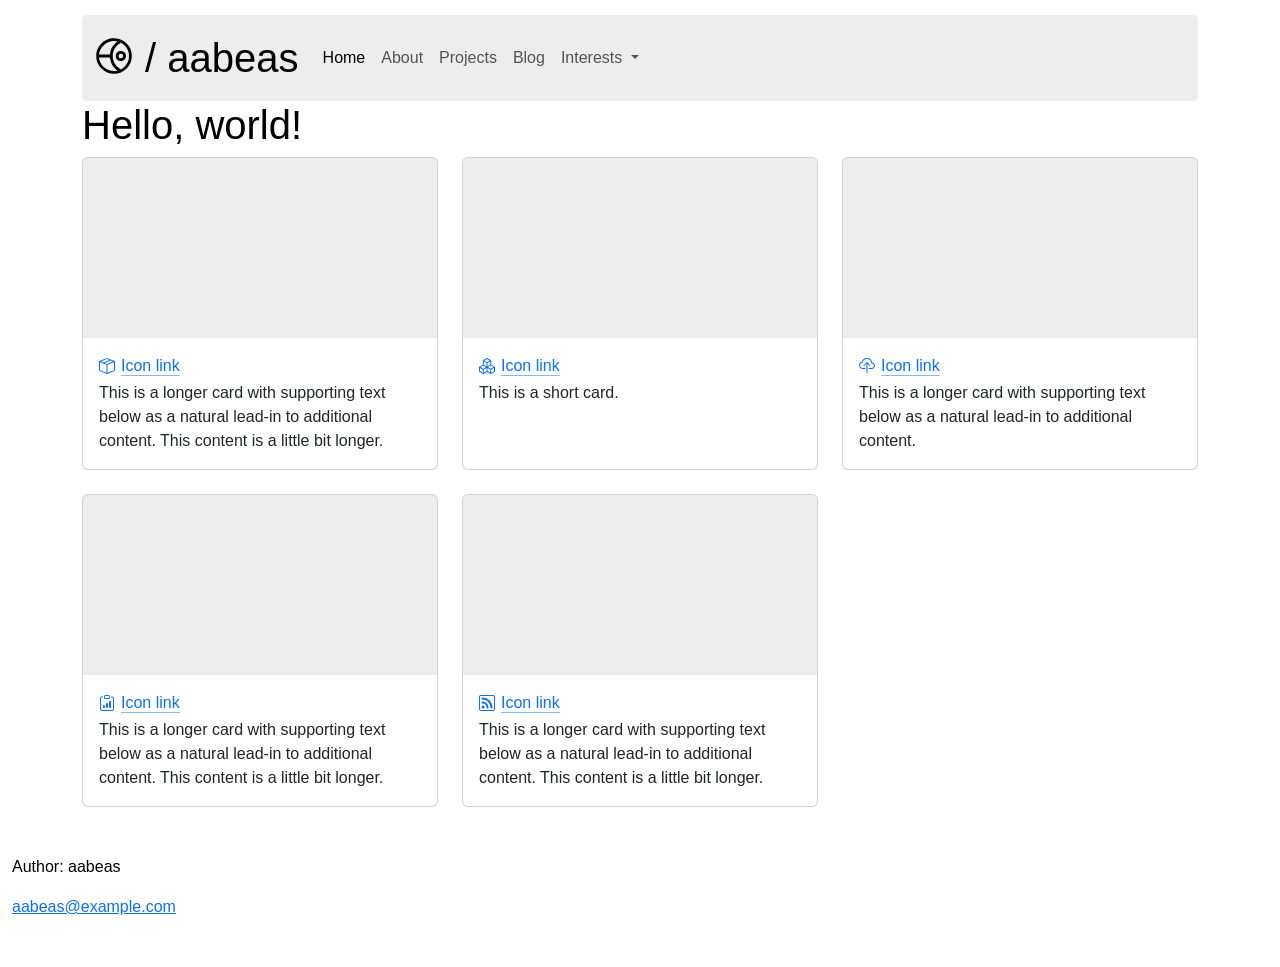
==== index.html @ 333e643e "Refactor navbar and added asset folder with logo" ====
<!DOCTYPE html>
<html lang="en-us">
  <head>
    <meta charset="UTF-8" />
    <meta name="viewport" content="width=device-width, initial-scale=1.0" />
    <title>home</title>
    <link
      href="https://cdn.jsdelivr.net/npm/bootstrap@5.3.3/dist/css/bootstrap.min.css"
      rel="stylesheet"
      integrity="sha384-QWTKZyjpPEjISv5WaRU9OFeRpok6YctnYmDr5pNlyT2bRjXh0JMhjY6hW+ALEwIH"
      crossorigin="anonymous"
    />
    <link rel="stylesheet" href="styles.css" />
  </head>
  <body>
    <div
      class="position-relative container-xl full-width mx-auto p-responsive-blog"
    >
      <nav class="navbar navbar-expand-lg bg-body-tertiary">
        <div class="container-fluid">
          <a class="navbar-brand" href="#">
            <img
              src="/assets/brand/aabeas-logo.svg"
              alt="Logo"
              width="40"
              height="40"
              class="d-inline-block align-text-top"
            />
            / aabeas
          </a>
          <button
            class="navbar-toggler"
            type="button"
            data-bs-toggle="collapse"
            data-bs-target="#navbarNavDropdown"
            aria-controls="navbarNavDropdown"
            aria-expanded="false"
            aria-label="Toggle navigation"
          >
            <span class="navbar-toggler-icon"></span>
          </button>
          <div class="collapse navbar-collapse" id="navbarNavDropdown">
            <ul class="navbar-nav">
              <li class="nav-item">
                <a class="nav-link active" aria-current="page" href="#">Home</a>
              </li>
              <li class="nav-item">
                <a class="nav-link" href="#">About</a>
              </li>
              <li class="nav-item">
                <a class="nav-link" href="#">Projects</a>
              </li>
              <li class="nav-item">
                <a class="nav-link" href="#">Blog</a>
              </li>
              <li class="nav-item dropdown">
                <a
                  class="nav-link dropdown-toggle"
                  href="#"
                  role="button"
                  data-bs-toggle="dropdown"
                  aria-expanded="false"
                >
                  Interests
                </a>
                <ul class="dropdown-menu">
                  <li>
                    <a class="dropdown-item" href="#">Built Environment</a>
                  </li>
                  <li><a class="dropdown-item" href="#">Performance Art</a></li>
                  <li>
                    <a class="dropdown-item" href="#">Electronic Sound</a>
                  </li>
                  <li>
                    <a class="dropdown-item" href="#">Written Works</a>
                  </li>
                </ul>
              </li>
            </ul>
          </div>
        </div>
      </nav>
    </div>
    <main>
      <div class="container">
        <h1>Hello, world!</h1>
      </div>
      <div class="container">
        <div class="row row-cols-1 row-cols-md-3 g-4">
          <div class="col">
            <div class="card h-100">
              <svg
                class="bd-placeholder-img card-img-top"
                width="100%"
                height="180"
                xmlns="http://www.w3.org/2000/svg"
                role="img"
                aria-label="Placeholder"
                preserveAspectRatio="xMidYMid slice"
                focusable="false"
              >
                <title>Placeholder</title>
                <rect
                  width="100%"
                  height="100%"
                  fill="rgba(8, 0, 0, 0.0725)"
                ></rect>
              </svg>
              <div class="card-body">
                <a class="icon-link" href="#">
                  <svg
                    xmlns="http://www.w3.org/2000/svg"
                    width="16"
                    height="16"
                    fill="currentColor"
                    class="bi bi-box-seam"
                    viewBox="0 0 16 16"
                  >
                    <path
                      d="M8.186 1.113a.5.5 0 0 0-.372 0L1.846 3.5l2.404.961L10.404 2zm3.564 1.426L5.596 5 8 5.961 14.154 3.5zm3.25 1.7-6.5 2.6v7.922l6.5-2.6V4.24zM7.5 14.762V6.838L1 4.239v7.923zM7.443.184a1.5 1.5 0 0 1 1.114 0l7.129 2.852A.5.5 0 0 1 16 3.5v8.662a1 1 0 0 1-.629.928l-7.185 2.874a.5.5 0 0 1-.372 0L.63 13.09a1 1 0 0 1-.63-.928V3.5a.5.5 0 0 1 .314-.464z"
                    />
                  </svg>
                  Icon link
                </a>
                <p class="card-text">
                  This is a longer card with supporting text below as a natural
                  lead-in to additional content. This content is a little bit
                  longer.
                </p>
              </div>
            </div>
          </div>
          <div class="col">
            <div class="card h-100">
              <svg
                class="bd-placeholder-img card-img-top"
                width="100%"
                height="180"
                xmlns="http://www.w3.org/2000/svg"
                role="img"
                aria-label="Placeholder"
                preserveAspectRatio="xMidYMid slice"
                focusable="false"
              >
                <title>Placeholder</title>
                <rect
                  width="100%"
                  height="100%"
                  fill="rgba(8, 0, 0, 0.0725)"
                ></rect>
              </svg>
              <div class="card-body">
                <a class="icon-link" href="#">
                  <svg
                    xmlns="http://www.w3.org/2000/svg"
                    width="16"
                    height="16"
                    fill="currentColor"
                    class="bi bi-boxes"
                    viewBox="0 0 16 16"
                  >
                    <path
                      d="M7.752.066a.5.5 0 0 1 .496 0l3.75 2.143a.5.5 0 0 1 .252.434v3.995l3.498 2A.5.5 0 0 1 16 9.07v4.286a.5.5 0 0 1-.252.434l-3.75 2.143a.5.5 0 0 1-.496 0l-3.502-2-3.502 2.001a.5.5 0 0 1-.496 0l-3.75-2.143A.5.5 0 0 1 0 13.357V9.071a.5.5 0 0 1 .252-.434L3.75 6.638V2.643a.5.5 0 0 1 .252-.434zM4.25 7.504 1.508 9.071l2.742 1.567 2.742-1.567zM7.5 9.933l-2.75 1.571v3.134l2.75-1.571zm1 3.134 2.75 1.571v-3.134L8.5 9.933zm.508-3.996 2.742 1.567 2.742-1.567-2.742-1.567zm2.242-2.433V3.504L8.5 5.076V8.21zM7.5 8.21V5.076L4.75 3.504v3.134zM5.258 2.643 8 4.21l2.742-1.567L8 1.076zM15 9.933l-2.75 1.571v3.134L15 13.067zM3.75 14.638v-3.134L1 9.933v3.134z"
                    />
                  </svg>
                  Icon link
                </a>
                <p class="card-text">This is a short card.</p>
              </div>
            </div>
          </div>
          <div class="col">
            <div class="card h-100">
              <svg
                class="bd-placeholder-img card-img-top"
                width="100%"
                height="180"
                xmlns="http://www.w3.org/2000/svg"
                role="img"
                aria-label="Placeholder"
                preserveAspectRatio="xMidYMid slice"
                focusable="false"
              >
                <title>Placeholder</title>
                <rect
                  width="100%"
                  height="100%"
                  fill="rgba(8, 0, 0, 0.0725)"
                ></rect>
              </svg>
              <div class="card-body">
                <a class="icon-link" href="#">
                  <svg
                    xmlns="http://www.w3.org/2000/svg"
                    width="16"
                    height="16"
                    fill="currentColor"
                    class="bi bi-cloud-upload"
                    viewBox="0 0 16 16"
                  >
                    <path
                      fill-rule="evenodd"
                      d="M4.406 1.342A5.53 5.53 0 0 1 8 0c2.69 0 4.923 2 5.166 4.579C14.758 4.804 16 6.137 16 7.773 16 9.569 14.502 11 12.687 11H10a.5.5 0 0 1 0-1h2.688C13.979 10 15 8.988 15 7.773c0-1.216-1.02-2.228-2.313-2.228h-.5v-.5C12.188 2.825 10.328 1 8 1a4.53 4.53 0 0 0-2.941 1.1c-.757.652-1.153 1.438-1.153 2.055v.448l-.445.049C2.064 4.805 1 5.952 1 7.318 1 8.785 2.23 10 3.781 10H6a.5.5 0 0 1 0 1H3.781C1.708 11 0 9.366 0 7.318c0-1.763 1.266-3.223 2.942-3.593.143-.863.698-1.723 1.464-2.383"
                    />
                    <path
                      fill-rule="evenodd"
                      d="M7.646 4.146a.5.5 0 0 1 .708 0l3 3a.5.5 0 0 1-.708.708L8.5 5.707V14.5a.5.5 0 0 1-1 0V5.707L5.354 7.854a.5.5 0 1 1-.708-.708z"
                    />
                  </svg>
                  Icon link
                </a>
                <p class="card-text">
                  This is a longer card with supporting text below as a natural
                  lead-in to additional content.
                </p>
              </div>
            </div>
          </div>
          <div class="col">
            <div class="card h-100">
              <svg
                class="bd-placeholder-img card-img-top"
                width="100%"
                height="180"
                xmlns="http://www.w3.org/2000/svg"
                role="img"
                aria-label="Placeholder"
                preserveAspectRatio="xMidYMid slice"
                focusable="false"
              >
                <title>Placeholder</title>
                <rect
                  width="100%"
                  height="100%"
                  fill="rgba(8, 0, 0, 0.0725)"
                ></rect>
              </svg>
              <div class="card-body">
                <a class="icon-link" href="#">
                  <svg
                    xmlns="http://www.w3.org/2000/svg"
                    width="16"
                    height="16"
                    fill="currentColor"
                    class="bi bi-clipboard-data"
                    viewBox="0 0 16 16"
                  >
                    <path
                      d="M4 11a1 1 0 1 1 2 0v1a1 1 0 1 1-2 0zm6-4a1 1 0 1 1 2 0v5a1 1 0 1 1-2 0zM7 9a1 1 0 0 1 2 0v3a1 1 0 1 1-2 0z"
                    />
                    <path
                      d="M4 1.5H3a2 2 0 0 0-2 2V14a2 2 0 0 0 2 2h10a2 2 0 0 0 2-2V3.5a2 2 0 0 0-2-2h-1v1h1a1 1 0 0 1 1 1V14a1 1 0 0 1-1 1H3a1 1 0 0 1-1-1V3.5a1 1 0 0 1 1-1h1z"
                    />
                    <path
                      d="M9.5 1a.5.5 0 0 1 .5.5v1a.5.5 0 0 1-.5.5h-3a.5.5 0 0 1-.5-.5v-1a.5.5 0 0 1 .5-.5zm-3-1A1.5 1.5 0 0 0 5 1.5v1A1.5 1.5 0 0 0 6.5 4h3A1.5 1.5 0 0 0 11 2.5v-1A1.5 1.5 0 0 0 9.5 0z"
                    />
                  </svg>
                  Icon link
                </a>
                <p class="card-text">
                  This is a longer card with supporting text below as a natural
                  lead-in to additional content. This content is a little bit
                  longer.
                </p>
              </div>
            </div>
          </div>
          <div class="col">
            <div class="card h-100">
              <svg
                class="bd-placeholder-img card-img-top"
                width="100%"
                height="180"
                xmlns="http://www.w3.org/2000/svg"
                role="img"
                aria-label="Placeholder"
                preserveAspectRatio="xMidYMid slice"
                focusable="false"
              >
                <title>Placeholder</title>
                <rect
                  width="100%"
                  height="100%"
                  fill="rgba(8, 0, 0, 0.0725)"
                ></rect>
              </svg>
              <div class="card-body">
                <a class="icon-link" href="#">
                  <svg
                    xmlns="http://www.w3.org/2000/svg"
                    width="16"
                    height="16"
                    fill="currentColor"
                    class="bi bi-rss"
                    viewBox="0 0 16 16"
                  >
                    <path
                      d="M14 1a1 1 0 0 1 1 1v12a1 1 0 0 1-1 1H2a1 1 0 0 1-1-1V2a1 1 0 0 1 1-1zM2 0a2 2 0 0 0-2 2v12a2 2 0 0 0 2 2h12a2 2 0 0 0 2-2V2a2 2 0 0 0-2-2z"
                    />
                    <path
                      d="M5.5 12a1.5 1.5 0 1 1-3 0 1.5 1.5 0 0 1 3 0m-3-8.5a1 1 0 0 1 1-1c5.523 0 10 4.477 10 10a1 1 0 1 1-2 0 8 8 0 0 0-8-8 1 1 0 0 1-1-1m0 4a1 1 0 0 1 1-1 6 6 0 0 1 6 6 1 1 0 1 1-2 0 4 4 0 0 0-4-4 1 1 0 0 1-1-1"
                    />
                  </svg>
                  Icon link
                </a>
                <p class="card-text">
                  This is a longer card with supporting text below as a natural
                  lead-in to additional content. This content is a little bit
                  longer.
                </p>
              </div>
            </div>
          </div>
        </div>
      </div>
    </main>
    <footer class="container-fluid my-5">
      <p>Author: aabeas</p>
      <p>
        <a href="mailto:aabeas@example.com">aabeas@example.com</a>
      </p>
    </footer>
    <script
      src="https://cdn.jsdelivr.net/npm/bootstrap@5.3.3/dist/js/bootstrap.bundle.min.js"
      integrity="sha384-YvpcrYf0tY3lHB60NNkmXc5s9fDVZLESaAA55NDzOxhy9GkcIdslK1eN7N6jIeHz"
      crossorigin="anonymous"
    ></script>
  </body>
</html>
---- styles.css ----
p {
    font-family: Arial;
    font-size: 1em;
}

.navbar {
    margin-top: 15px;
    background-color: rgba(8, 0, 0, 0.0725) !important;
    border-radius: 5px;
    border-style: 1px solid black;
}

.navbar-brand {
    font-family: Arial;
    font-weight: 100;
    font-size: 2.5em;
    vertical-align: text-top;
}

body {
    background-color: white;
    font-family: "Arial Black", Helvetica, sans-serif;
    font-size: 1em;
    color: black;
}
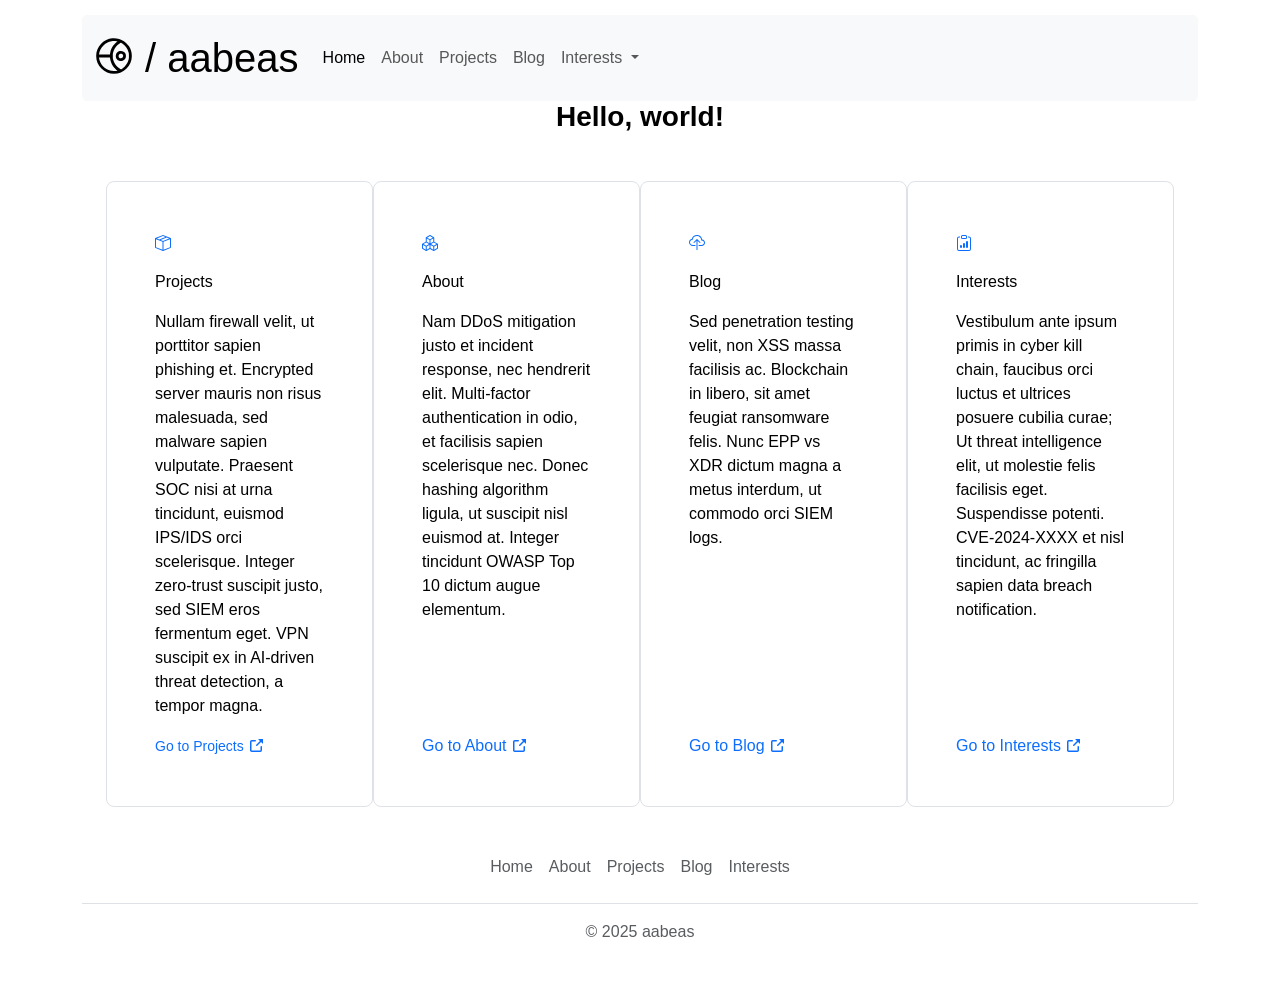
==== commit 41370426: "Reconfigured index cards and adjusted folder structure" ====
--- a/index.html
+++ b/index.html
@@ -10,7 +10,7 @@
       integrity="sha384-QWTKZyjpPEjISv5WaRU9OFeRpok6YctnYmDr5pNlyT2bRjXh0JMhjY6hW+ALEwIH"
       crossorigin="anonymous"
     />
-    <link rel="stylesheet" href="styles.css" />
+    <link rel="stylesheet" href="/css/custom.css" />
   </head>
   <body>
     <div
@@ -83,35 +83,22 @@
     </div>
     <main>
       <div class="container">
-        <h1>Hello, world!</h1>
-      </div>
-      <div class="container">
-        <div class="row row-cols-1 row-cols-md-3 g-4">
-          <div class="col">
-            <div class="card h-100">
-              <svg
-                class="bd-placeholder-img card-img-top"
-                width="100%"
-                height="180"
-                xmlns="http://www.w3.org/2000/svg"
-                role="img"
-                aria-label="Placeholder"
-                preserveAspectRatio="xMidYMid slice"
-                focusable="false"
+        <section class="container-xl py-7 py-md-9 mx-auto p-responsive-home">
+          <h2 class="h3-dgn mb-2 mb-md-4 text-center">Hello, world!</h2>
+          <div class="d-flex flex-wrap ml-md-n4">
+            <div class="col-12 col-md-6 col-lg-3 d-flex mt-4 mt-lg-6 pl-md-4">
+              <div
+                class="border rounded-3 color-border-subtle color-bg-default d-flex flex-column flex-items-start width-full p-5 f4-dsg color-fg-muted"
               >
-                <title>Placeholder</title>
-                <rect
-                  width="100%"
-                  height="100%"
-                  fill="rgba(8, 0, 0, 0.0725)"
-                ></rect>
-              </svg>
-              <div class="card-body">
-                <a class="icon-link" href="#">
+                <a
+                  class="icon-link width-auto d-block mb-3"
+                  alt="Projects"
+                  href="#"
+                >
                   <svg
                     xmlns="http://www.w3.org/2000/svg"
-                    width="16"
-                    height="16"
+                    width="44"
+                    height="44"
                     fill="currentColor"
                     class="bi bi-box-seam"
                     viewBox="0 0 16 16"
@@ -120,37 +107,51 @@
                       d="M8.186 1.113a.5.5 0 0 0-.372 0L1.846 3.5l2.404.961L10.404 2zm3.564 1.426L5.596 5 8 5.961 14.154 3.5zm3.25 1.7-6.5 2.6v7.922l6.5-2.6V4.24zM7.5 14.762V6.838L1 4.239v7.923zM7.443.184a1.5 1.5 0 0 1 1.114 0l7.129 2.852A.5.5 0 0 1 16 3.5v8.662a1 1 0 0 1-.629.928l-7.185 2.874a.5.5 0 0 1-.372 0L.63 13.09a1 1 0 0 1-.63-.928V3.5a.5.5 0 0 1 .314-.464z"
                     />
                   </svg>
-                  Icon link
-                </a>
-                <p class="card-text">
-                  This is a longer card with supporting text below as a natural
-                  lead-in to additional content. This content is a little bit
-                  longer.
-                </p>
+                </a>
+                <h3 class="f3-dsg text-bold mb-3">Projects</h3>
+                <div class="mb-auto">
+                  <p>
+                    Nullam firewall velit, ut porttitor sapien phishing et.
+                    Encrypted server mauris non risus malesuada, sed malware
+                    sapien vulputate. Praesent SOC nisi at urna tincidunt,
+                    euismod IPS/IDS orci scelerisque. Integer zero-trust
+                    suscipit justo, sed SIEM eros fermentum eget. VPN suscipit
+                    ex in AI-driven threat detection, a tempor magna.
+                  </p>
+                </div>
+                <div class="mt-7">
+                  <a
+                    href="#"
+                    class="text-semi-bold"
+                    style="text-decoration: none"
+                    aria-label="Go to Projects"
+                  >
+                    <small> Go to Projects </small>
+                    <svg
+                      xmlns="http://www.w3.org/2000/svg"
+                      viewBox="0 0 16 16"
+                      width="16"
+                      height="16"
+                      class="box-arrow ml-1"
+                    >
+                      <path
+                        fill-rule="evenodd"
+                        d="M10.604 1h4.146a.25.25 0 01.25.25v4.146a.25.25 0 01-.427.177L13.03 4.03 9.28 7.78a.75.75 0 01-1.06-1.06l3.75-3.75-1.543-1.543A.25.25 0 0110.604 1zM3.75 2A1.75 1.75 0 002 3.75v8.5c0 .966.784 1.75 1.75 1.75h8.5A1.75 1.75 0 0014 12.25v-3.5a.75.75 0 00-1.5 0v3.5a.25.25 0 01-.25.25h-8.5a.25.25 0 01-.25-.25v-8.5a.25.25 0 01.25-.25h3.5a.75.75 0 000-1.5h-3.5z"
+                      ></path>
+                    </svg>
+                  </a>
+                </div>
               </div>
             </div>
-          </div>
-          <div class="col">
-            <div class="card h-100">
-              <svg
-                class="bd-placeholder-img card-img-top"
-                width="100%"
-                height="180"
-                xmlns="http://www.w3.org/2000/svg"
-                role="img"
-                aria-label="Placeholder"
-                preserveAspectRatio="xMidYMid slice"
-                focusable="false"
+            <div class="col-12 col-md-6 col-lg-3 d-flex mt-4 mt-lg-6 pl-md-4">
+              <div
+                class="border rounded-3 color-border-subtle color-bg-default d-flex flex-column flex-items-start width-full p-5 f4-dsg color-fg-muted"
               >
-                <title>Placeholder</title>
-                <rect
-                  width="100%"
-                  height="100%"
-                  fill="rgba(8, 0, 0, 0.0725)"
-                ></rect>
-              </svg>
-              <div class="card-body">
-                <a class="icon-link" href="#">
+                <a
+                  class="icon-link width-auto d-block mb-3"
+                  alt="Projects"
+                  href="#"
+                >
                   <svg
                     xmlns="http://www.w3.org/2000/svg"
                     width="16"
@@ -163,33 +164,50 @@
                       d="M7.752.066a.5.5 0 0 1 .496 0l3.75 2.143a.5.5 0 0 1 .252.434v3.995l3.498 2A.5.5 0 0 1 16 9.07v4.286a.5.5 0 0 1-.252.434l-3.75 2.143a.5.5 0 0 1-.496 0l-3.502-2-3.502 2.001a.5.5 0 0 1-.496 0l-3.75-2.143A.5.5 0 0 1 0 13.357V9.071a.5.5 0 0 1 .252-.434L3.75 6.638V2.643a.5.5 0 0 1 .252-.434zM4.25 7.504 1.508 9.071l2.742 1.567 2.742-1.567zM7.5 9.933l-2.75 1.571v3.134l2.75-1.571zm1 3.134 2.75 1.571v-3.134L8.5 9.933zm.508-3.996 2.742 1.567 2.742-1.567-2.742-1.567zm2.242-2.433V3.504L8.5 5.076V8.21zM7.5 8.21V5.076L4.75 3.504v3.134zM5.258 2.643 8 4.21l2.742-1.567L8 1.076zM15 9.933l-2.75 1.571v3.134L15 13.067zM3.75 14.638v-3.134L1 9.933v3.134z"
                     />
                   </svg>
-                  Icon link
-                </a>
-                <p class="card-text">This is a short card.</p>
+                </a>
+                <h3 class="f3-dsg text-bold mb-3">About</h3>
+                <div class="mb-auto truncate-3">
+                  <p>
+                    Nam DDoS mitigation justo et incident response, nec
+                    hendrerit elit. Multi-factor authentication in odio, et
+                    facilisis sapien scelerisque nec. Donec hashing algorithm
+                    ligula, ut suscipit nisl euismod at. Integer tincidunt OWASP
+                    Top 10 dictum augue elementum.
+                  </p>
+                </div>
+                <div class="mt-7">
+                  <a
+                    href="#"
+                    class="text-semi-bold"
+                    style="text-decoration: none"
+                    aria-label="Go to Projects"
+                  >
+                    Go to About
+                    <svg
+                      xmlns="http://www.w3.org/2000/svg"
+                      viewBox="0 0 16 16"
+                      width="16"
+                      height="16"
+                      class="box-arrow ml-1"
+                    >
+                      <path
+                        fill-rule="evenodd"
+                        d="M10.604 1h4.146a.25.25 0 01.25.25v4.146a.25.25 0 01-.427.177L13.03 4.03 9.28 7.78a.75.75 0 01-1.06-1.06l3.75-3.75-1.543-1.543A.25.25 0 0110.604 1zM3.75 2A1.75 1.75 0 002 3.75v8.5c0 .966.784 1.75 1.75 1.75h8.5A1.75 1.75 0 0014 12.25v-3.5a.75.75 0 00-1.5 0v3.5a.25.25 0 01-.25.25h-8.5a.25.25 0 01-.25-.25v-8.5a.25.25 0 01.25-.25h3.5a.75.75 0 000-1.5h-3.5z"
+                      ></path>
+                    </svg>
+                  </a>
+                </div>
               </div>
             </div>
-          </div>
-          <div class="col">
-            <div class="card h-100">
-              <svg
-                class="bd-placeholder-img card-img-top"
-                width="100%"
-                height="180"
-                xmlns="http://www.w3.org/2000/svg"
-                role="img"
-                aria-label="Placeholder"
-                preserveAspectRatio="xMidYMid slice"
-                focusable="false"
+            <div class="col-12 col-md-6 col-lg-3 d-flex mt-4 mt-lg-6 pl-md-4">
+              <div
+                class="border rounded-3 color-border-subtle color-bg-default d-flex flex-column flex-items-start width-full p-5 f4-dsg color-fg-muted"
               >
-                <title>Placeholder</title>
-                <rect
-                  width="100%"
-                  height="100%"
-                  fill="rgba(8, 0, 0, 0.0725)"
-                ></rect>
-              </svg>
-              <div class="card-body">
-                <a class="icon-link" href="#">
+                <a
+                  class="icon-link width-auto d-block mb-3"
+                  alt="Blog"
+                  href="#"
+                >
                   <svg
                     xmlns="http://www.w3.org/2000/svg"
                     width="16"
@@ -207,36 +225,49 @@
                       d="M7.646 4.146a.5.5 0 0 1 .708 0l3 3a.5.5 0 0 1-.708.708L8.5 5.707V14.5a.5.5 0 0 1-1 0V5.707L5.354 7.854a.5.5 0 1 1-.708-.708z"
                     />
                   </svg>
-                  Icon link
-                </a>
-                <p class="card-text">
-                  This is a longer card with supporting text below as a natural
-                  lead-in to additional content.
-                </p>
+                </a>
+                <h3 class="f3-dsg text-bold mb-3">Blog</h3>
+                <div class="mb-auto">
+                  <p>
+                    Sed penetration testing velit, non XSS massa facilisis ac.
+                    Blockchain in libero, sit amet feugiat ransomware felis.
+                    Nunc EPP vs XDR dictum magna a metus interdum, ut commodo
+                    orci SIEM logs.
+                  </p>
+                </div>
+                <div class="mt-7">
+                  <a
+                    href="#"
+                    class="text-semi-bold"
+                    style="text-decoration: none"
+                    aria-label="Go to Blog"
+                  >
+                    Go to Blog
+                    <svg
+                      xmlns="http://www.w3.org/2000/svg"
+                      viewBox="0 0 16 16"
+                      width="16"
+                      height="16"
+                      class="box-arrow ml-1"
+                    >
+                      <path
+                        fill-rule="evenodd"
+                        d="M10.604 1h4.146a.25.25 0 01.25.25v4.146a.25.25 0 01-.427.177L13.03 4.03 9.28 7.78a.75.75 0 01-1.06-1.06l3.75-3.75-1.543-1.543A.25.25 0 0110.604 1zM3.75 2A1.75 1.75 0 002 3.75v8.5c0 .966.784 1.75 1.75 1.75h8.5A1.75 1.75 0 0014 12.25v-3.5a.75.75 0 00-1.5 0v3.5a.25.25 0 01-.25.25h-8.5a.25.25 0 01-.25-.25v-8.5a.25.25 0 01.25-.25h3.5a.75.75 0 000-1.5h-3.5z"
+                      ></path>
+                    </svg>
+                  </a>
+                </div>
               </div>
             </div>
-          </div>
-          <div class="col">
-            <div class="card h-100">
-              <svg
-                class="bd-placeholder-img card-img-top"
-                width="100%"
-                height="180"
-                xmlns="http://www.w3.org/2000/svg"
-                role="img"
-                aria-label="Placeholder"
-                preserveAspectRatio="xMidYMid slice"
-                focusable="false"
+            <div class="col-12 col-md-6 col-lg-3 d-flex mt-4 mt-lg-6 pl-md-4">
+              <div
+                class="border rounded-3 color-border-subtle color-bg-default d-flex flex-column flex-items-start width-full p-5 f4-dsg color-fg-muted"
               >
-                <title>Placeholder</title>
-                <rect
-                  width="100%"
-                  height="100%"
-                  fill="rgba(8, 0, 0, 0.0725)"
-                ></rect>
-              </svg>
-              <div class="card-body">
-                <a class="icon-link" href="#">
+                <a
+                  class="icon-link width-auto d-block mb-3"
+                  alt="Interests"
+                  href="#"
+                >
                   <svg
                     xmlns="http://www.w3.org/2000/svg"
                     width="16"
@@ -255,71 +286,67 @@
                       d="M9.5 1a.5.5 0 0 1 .5.5v1a.5.5 0 0 1-.5.5h-3a.5.5 0 0 1-.5-.5v-1a.5.5 0 0 1 .5-.5zm-3-1A1.5 1.5 0 0 0 5 1.5v1A1.5 1.5 0 0 0 6.5 4h3A1.5 1.5 0 0 0 11 2.5v-1A1.5 1.5 0 0 0 9.5 0z"
                     />
                   </svg>
-                  Icon link
-                </a>
-                <p class="card-text">
-                  This is a longer card with supporting text below as a natural
-                  lead-in to additional content. This content is a little bit
-                  longer.
-                </p>
+                </a>
+                <h3 class="f3-dsg text-bold mb-3">Interests</h3>
+                <div class="mb-auto">
+                  <p>
+                    Vestibulum ante ipsum primis in cyber kill chain, faucibus
+                    orci luctus et ultrices posuere cubilia curae; Ut threat
+                    intelligence elit, ut molestie felis facilisis eget.
+                    Suspendisse potenti. CVE-2024-XXXX et nisl tincidunt, ac
+                    fringilla sapien data breach notification.
+                  </p>
+                </div>
+                <div class="mt-7">
+                  <a
+                    href="#"
+                    class="text-semi-bold"
+                    style="text-decoration: none"
+                    aria-label="Go to Interests"
+                  >
+                    Go to Interests
+                    <svg
+                      xmlns="http://www.w3.org/2000/svg"
+                      viewBox="0 0 16 16"
+                      width="16"
+                      height="16"
+                      class="box-arrow ml-1"
+                    >
+                      <path
+                        fill-rule="evenodd"
+                        d="M10.604 1h4.146a.25.25 0 01.25.25v4.146a.25.25 0 01-.427.177L13.03 4.03 9.28 7.78a.75.75 0 01-1.06-1.06l3.75-3.75-1.543-1.543A.25.25 0 0110.604 1zM3.75 2A1.75 1.75 0 002 3.75v8.5c0 .966.784 1.75 1.75 1.75h8.5A1.75 1.75 0 0014 12.25v-3.5a.75.75 0 00-1.5 0v3.5a.25.25 0 01-.25.25h-8.5a.25.25 0 01-.25-.25v-8.5a.25.25 0 01.25-.25h3.5a.75.75 0 000-1.5h-3.5z"
+                      ></path>
+                    </svg>
+                  </a>
+                </div>
               </div>
             </div>
           </div>
-          <div class="col">
-            <div class="card h-100">
-              <svg
-                class="bd-placeholder-img card-img-top"
-                width="100%"
-                height="180"
-                xmlns="http://www.w3.org/2000/svg"
-                role="img"
-                aria-label="Placeholder"
-                preserveAspectRatio="xMidYMid slice"
-                focusable="false"
-              >
-                <title>Placeholder</title>
-                <rect
-                  width="100%"
-                  height="100%"
-                  fill="rgba(8, 0, 0, 0.0725)"
-                ></rect>
-              </svg>
-              <div class="card-body">
-                <a class="icon-link" href="#">
-                  <svg
-                    xmlns="http://www.w3.org/2000/svg"
-                    width="16"
-                    height="16"
-                    fill="currentColor"
-                    class="bi bi-rss"
-                    viewBox="0 0 16 16"
-                  >
-                    <path
-                      d="M14 1a1 1 0 0 1 1 1v12a1 1 0 0 1-1 1H2a1 1 0 0 1-1-1V2a1 1 0 0 1 1-1zM2 0a2 2 0 0 0-2 2v12a2 2 0 0 0 2 2h12a2 2 0 0 0 2-2V2a2 2 0 0 0-2-2z"
-                    />
-                    <path
-                      d="M5.5 12a1.5 1.5 0 1 1-3 0 1.5 1.5 0 0 1 3 0m-3-8.5a1 1 0 0 1 1-1c5.523 0 10 4.477 10 10a1 1 0 1 1-2 0 8 8 0 0 0-8-8 1 1 0 0 1-1-1m0 4a1 1 0 0 1 1-1 6 6 0 0 1 6 6 1 1 0 1 1-2 0 4 4 0 0 0-4-4 1 1 0 0 1-1-1"
-                    />
-                  </svg>
-                  Icon link
-                </a>
-                <p class="card-text">
-                  This is a longer card with supporting text below as a natural
-                  lead-in to additional content. This content is a little bit
-                  longer.
-                </p>
-              </div>
-            </div>
-          </div>
-        </div>
+        </section>
       </div>
     </main>
-    <footer class="container-fluid my-5">
-      <p>Author: aabeas</p>
-      <p>
-        <a href="mailto:aabeas@example.com">aabeas@example.com</a>
-      </p>
-    </footer>
+    <div class="container">
+      <footer class="py-3 my-4">
+        <ul class="nav justify-content-center border-bottom pb-3 mb-3">
+          <li class="nav-item">
+            <a href="#" class="nav-link px-2 text-body-secondary">Home</a>
+          </li>
+          <li class="nav-item">
+            <a href="#" class="nav-link px-2 text-body-secondary">About</a>
+          </li>
+          <li class="nav-item">
+            <a href="#" class="nav-link px-2 text-body-secondary">Projects</a>
+          </li>
+          <li class="nav-item">
+            <a href="#" class="nav-link px-2 text-body-secondary">Blog</a>
+          </li>
+          <li class="nav-item">
+            <a href="#" class="nav-link px-2 text-body-secondary">Interests</a>
+          </li>
+        </ul>
+        <p class="text-center text-body-secondary">© 2025 aabeas</p>
+      </footer>
+    </div>
     <script
       src="https://cdn.jsdelivr.net/npm/bootstrap@5.3.3/dist/js/bootstrap.bundle.min.js"
       integrity="sha384-YvpcrYf0tY3lHB60NNkmXc5s9fDVZLESaAA55NDzOxhy9GkcIdslK1eN7N6jIeHz"
--- a/css/custom.css
+++ b/css/custom.css
@@ -0,0 +1,98 @@
+p {
+    font-family: Arial;
+    font-size: 1em;
+}
+
+.navbar {
+    margin-top: 15px;
+    background-color: #ffffff;
+    border-radius: 5px;
+}
+
+.navbar-brand {
+    font-family: Arial;
+    font-weight: 100;
+    font-size: 2.5em;
+    vertical-align: text-top;
+}
+
+body {
+    background-color: #ffffff;
+    font-family: "Arial Black", Helvetica, sans-serif;
+    font-size: 1em;
+    color: black;
+}
+
+@media (min-width:768px) .ml-md-n4 {
+    margin-left: calc(var(--base-size-24, 24px)*-1) !important;
+}
+
+@media (min-width:768px) .py-md-9 {
+    padding-bottom: var(--base-size-80, 80px) !important;
+    padding-top: var(--base-size-80, 80px) !important;
+}
+
+@media (min-width: 1012px) {
+    .p-responsive-home {
+        padding-left: 24px !important;
+        padding-right: 24px !important;
+    }
+}
+
+@media (min-width: 544px) {
+    .p-responsive-home {
+        padding-left: 40px !important;
+        padding-right: 40px !important;
+    }
+}
+
+.p-responsive-home {
+    padding-left: 24px !important;
+    padding-right: 24px !important;
+}
+
+@media (min-width:1012px) .h3-dgn {
+    font-size: 48px !important;
+    letter-spacing: -.03em;
+    line-height: 52px !important;
+}
+
+@media (min-width:768px) .h3-dgn {
+    font-size: 40px !important;
+    line-height: 44px !important;
+}
+
+.box-arrow {
+    display: inline-block;
+    overflow: visible !important;
+    vertical-align: text-bottom;
+    fill: currentColor;
+    height: auto;
+    width: auto;
+}
+
+.h3-dgn {
+    font-size: 28px !important;
+    font-weight: 800 !important;
+    line-height: 32px !important;
+}
+
+@media (min-width:768px) .f3-dsg {
+    font-size: 20px !important;
+    line-height: 28px !important;
+}
+
+.f3-dsg {
+    font-size: 16px !important;
+    line-height: 24px !important;
+}
+
+.f4-dsg {
+    font-size: 16px !important;
+    line-height: 24px !important;
+    font-weight: var(--base-text-weight-normal, 400);
+}
+
+@media (min-width:768px) .mb-md-4 {
+    margin-bottom: var(--base-size-24, 24px) !important;
+}
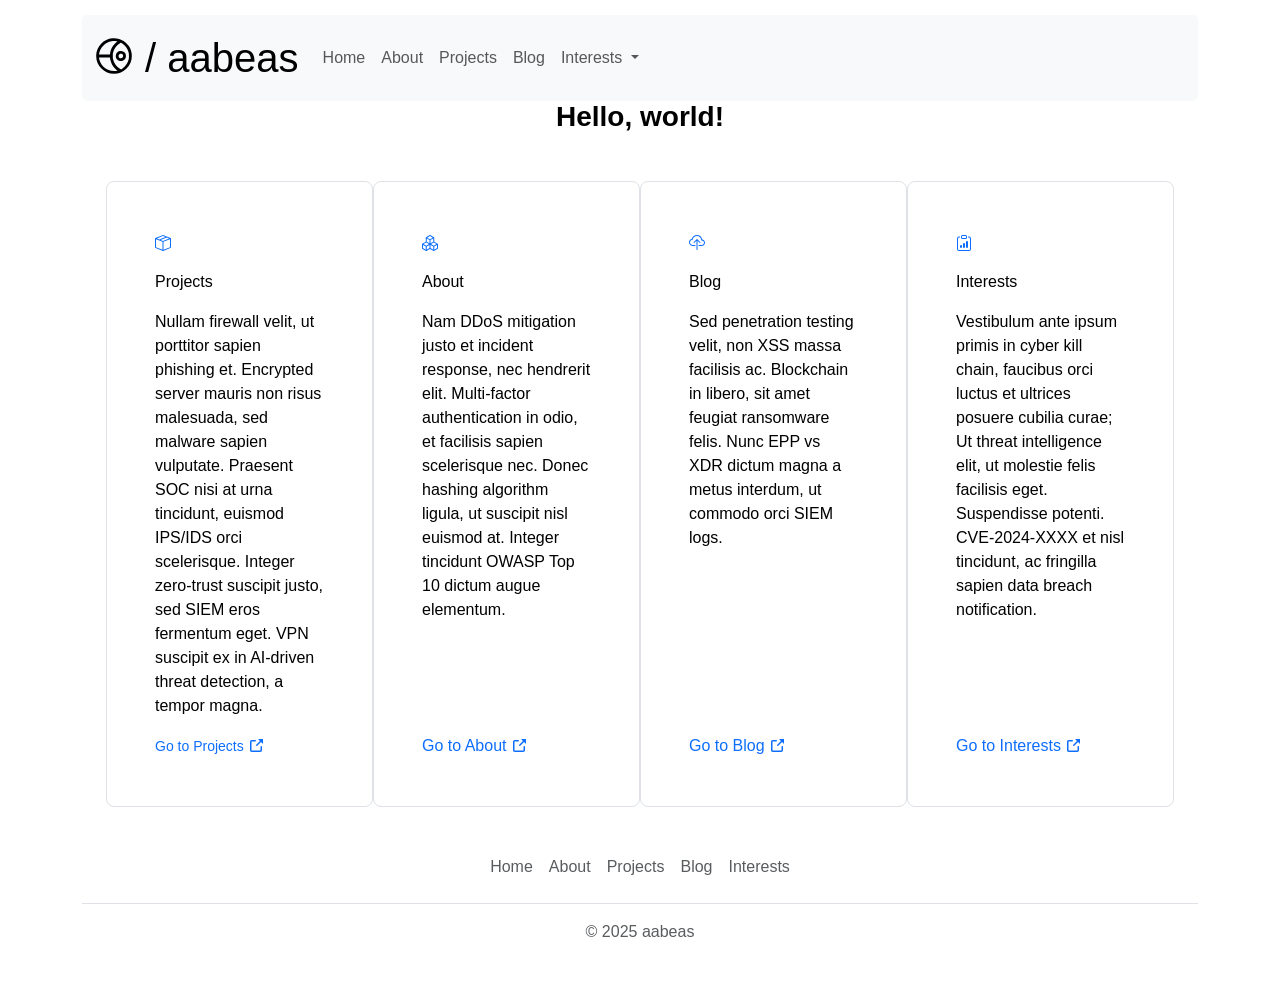
==== commit 96b2985d: "Create javascript fetch partials for header and footer with adjustments to about, blog, index, inter" ====
--- a/index.html
+++ b/index.html
@@ -10,76 +10,14 @@
       integrity="sha384-QWTKZyjpPEjISv5WaRU9OFeRpok6YctnYmDr5pNlyT2bRjXh0JMhjY6hW+ALEwIH"
       crossorigin="anonymous"
     />
-    <link rel="stylesheet" href="/css/custom.css" />
+    <script src="/javascript/partials-loader.js"></script>
+    <link rel="stylesheet" href="assets/css/custom.css" />
   </head>
   <body>
     <div
       class="position-relative container-xl full-width mx-auto p-responsive-blog"
     >
-      <nav class="navbar navbar-expand-lg bg-body-tertiary">
-        <div class="container-fluid">
-          <a class="navbar-brand" href="#">
-            <img
-              src="/assets/brand/aabeas-logo.svg"
-              alt="Logo"
-              width="40"
-              height="40"
-              class="d-inline-block align-text-top"
-            />
-            / aabeas
-          </a>
-          <button
-            class="navbar-toggler"
-            type="button"
-            data-bs-toggle="collapse"
-            data-bs-target="#navbarNavDropdown"
-            aria-controls="navbarNavDropdown"
-            aria-expanded="false"
-            aria-label="Toggle navigation"
-          >
-            <span class="navbar-toggler-icon"></span>
-          </button>
-          <div class="collapse navbar-collapse" id="navbarNavDropdown">
-            <ul class="navbar-nav">
-              <li class="nav-item">
-                <a class="nav-link active" aria-current="page" href="#">Home</a>
-              </li>
-              <li class="nav-item">
-                <a class="nav-link" href="#">About</a>
-              </li>
-              <li class="nav-item">
-                <a class="nav-link" href="#">Projects</a>
-              </li>
-              <li class="nav-item">
-                <a class="nav-link" href="#">Blog</a>
-              </li>
-              <li class="nav-item dropdown">
-                <a
-                  class="nav-link dropdown-toggle"
-                  href="#"
-                  role="button"
-                  data-bs-toggle="dropdown"
-                  aria-expanded="false"
-                >
-                  Interests
-                </a>
-                <ul class="dropdown-menu">
-                  <li>
-                    <a class="dropdown-item" href="#">Built Environment</a>
-                  </li>
-                  <li><a class="dropdown-item" href="#">Performance Art</a></li>
-                  <li>
-                    <a class="dropdown-item" href="#">Electronic Sound</a>
-                  </li>
-                  <li>
-                    <a class="dropdown-item" href="#">Written Works</a>
-                  </li>
-                </ul>
-              </li>
-            </ul>
-          </div>
-        </div>
-      </nav>
+      <div id="header"></div>
     </div>
     <main>
       <div class="container">
@@ -93,7 +31,7 @@
                 <a
                   class="icon-link width-auto d-block mb-3"
                   alt="Projects"
-                  href="#"
+                  href="projects.html"
                 >
                   <svg
                     xmlns="http://www.w3.org/2000/svg"
@@ -121,7 +59,7 @@
                 </div>
                 <div class="mt-7">
                   <a
-                    href="#"
+                    href="projects.html"
                     class="text-semi-bold"
                     style="text-decoration: none"
                     aria-label="Go to Projects"
@@ -206,7 +144,7 @@
                 <a
                   class="icon-link width-auto d-block mb-3"
                   alt="Blog"
-                  href="#"
+                  href="blog.html"
                 >
                   <svg
                     xmlns="http://www.w3.org/2000/svg"
@@ -237,7 +175,7 @@
                 </div>
                 <div class="mt-7">
                   <a
-                    href="#"
+                    href="blog.html"
                     class="text-semi-bold"
                     style="text-decoration: none"
                     aria-label="Go to Blog"
@@ -266,7 +204,7 @@
                 <a
                   class="icon-link width-auto d-block mb-3"
                   alt="Interests"
-                  href="#"
+                  href="interests.html"
                 >
                   <svg
                     xmlns="http://www.w3.org/2000/svg"
@@ -299,7 +237,7 @@
                 </div>
                 <div class="mt-7">
                   <a
-                    href="#"
+                    href="interests.html"
                     class="text-semi-bold"
                     style="text-decoration: none"
                     aria-label="Go to Interests"
@@ -326,26 +264,7 @@
       </div>
     </main>
     <div class="container">
-      <footer class="py-3 my-4">
-        <ul class="nav justify-content-center border-bottom pb-3 mb-3">
-          <li class="nav-item">
-            <a href="#" class="nav-link px-2 text-body-secondary">Home</a>
-          </li>
-          <li class="nav-item">
-            <a href="#" class="nav-link px-2 text-body-secondary">About</a>
-          </li>
-          <li class="nav-item">
-            <a href="#" class="nav-link px-2 text-body-secondary">Projects</a>
-          </li>
-          <li class="nav-item">
-            <a href="#" class="nav-link px-2 text-body-secondary">Blog</a>
-          </li>
-          <li class="nav-item">
-            <a href="#" class="nav-link px-2 text-body-secondary">Interests</a>
-          </li>
-        </ul>
-        <p class="text-center text-body-secondary">© 2025 aabeas</p>
-      </footer>
+      <div id="footer"></div>
     </div>
     <script
       src="https://cdn.jsdelivr.net/npm/bootstrap@5.3.3/dist/js/bootstrap.bundle.min.js"
--- a/assets/css/custom.css
+++ b/assets/css/custom.css
@@ -0,0 +1,98 @@
+p {
+    font-family: Arial;
+    font-size: 1em;
+}
+
+.navbar {
+    margin-top: 15px;
+    background-color: #ffffff;
+    border-radius: 5px;
+}
+
+.navbar-brand {
+    font-family: Arial;
+    font-weight: 100;
+    font-size: 2.5em;
+    vertical-align: text-top;
+}
+
+body {
+    background-color: #ffffff;
+    font-family: "Arial Black", Helvetica, sans-serif;
+    font-size: 1em;
+    color: black;
+}
+
+@media (min-width:768px) .ml-md-n4 {
+    margin-left: calc(var(--base-size-24, 24px)*-1) !important;
+}
+
+@media (min-width:768px) .py-md-9 {
+    padding-bottom: var(--base-size-80, 80px) !important;
+    padding-top: var(--base-size-80, 80px) !important;
+}
+
+@media (min-width: 1012px) {
+    .p-responsive-home {
+        padding-left: 24px !important;
+        padding-right: 24px !important;
+    }
+}
+
+@media (min-width: 544px) {
+    .p-responsive-home {
+        padding-left: 40px !important;
+        padding-right: 40px !important;
+    }
+}
+
+.p-responsive-home {
+    padding-left: 24px !important;
+    padding-right: 24px !important;
+}
+
+@media (min-width:1012px) .h3-dgn {
+    font-size: 48px !important;
+    letter-spacing: -.03em;
+    line-height: 52px !important;
+}
+
+@media (min-width:768px) .h3-dgn {
+    font-size: 40px !important;
+    line-height: 44px !important;
+}
+
+.box-arrow {
+    display: inline-block;
+    overflow: visible !important;
+    vertical-align: text-bottom;
+    fill: currentColor;
+    height: auto;
+    width: auto;
+}
+
+.h3-dgn {
+    font-size: 28px !important;
+    font-weight: 800 !important;
+    line-height: 32px !important;
+}
+
+@media (min-width:768px) .f3-dsg {
+    font-size: 20px !important;
+    line-height: 28px !important;
+}
+
+.f3-dsg {
+    font-size: 16px !important;
+    line-height: 24px !important;
+}
+
+.f4-dsg {
+    font-size: 16px !important;
+    line-height: 24px !important;
+    font-weight: var(--base-text-weight-normal, 400);
+}
+
+@media (min-width:768px) .mb-md-4 {
+    margin-bottom: var(--base-size-24, 24px) !important;
+}
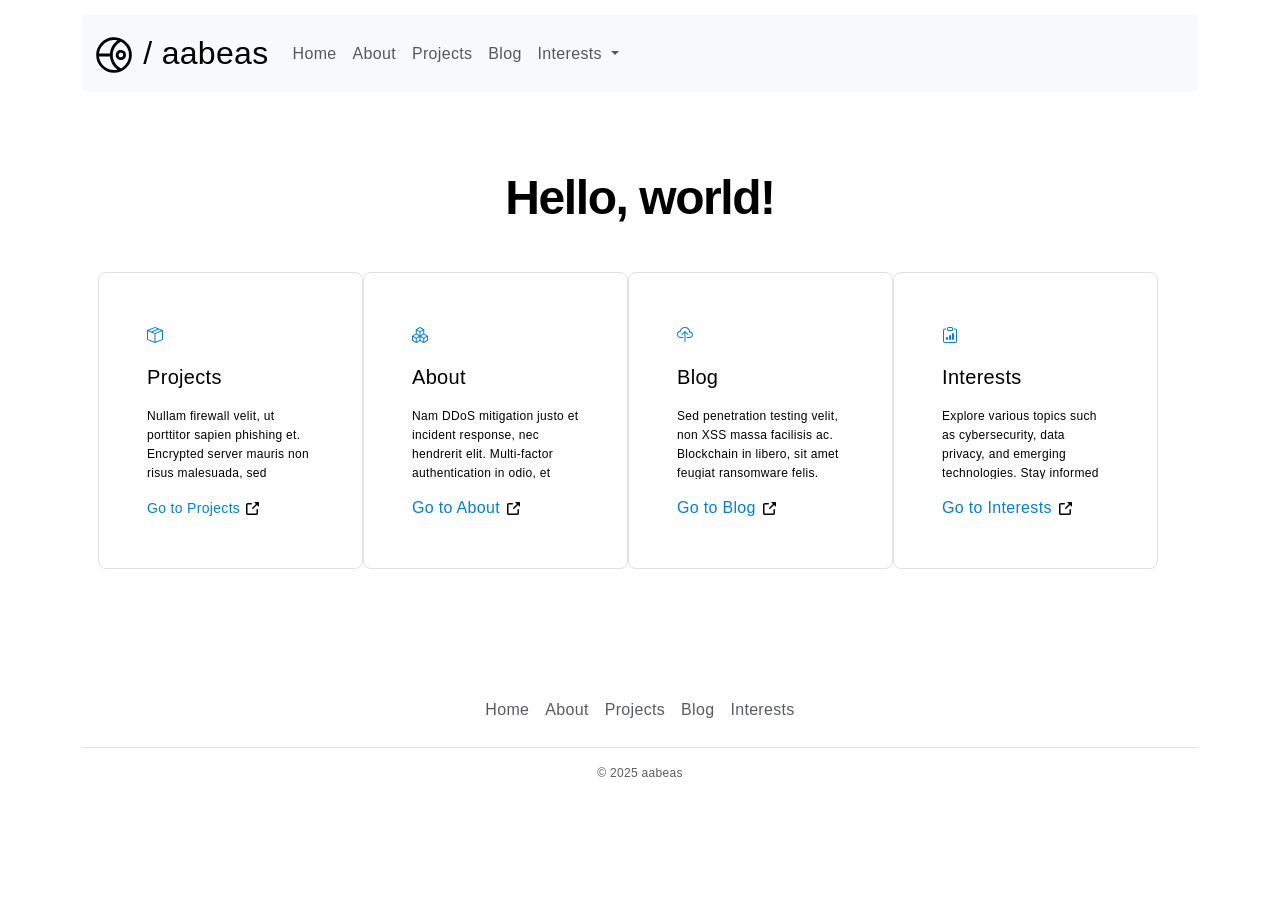
==== commit ef0af8b3: "Refactor css" ====
--- a/index.html
+++ b/index.html
@@ -48,10 +48,10 @@
                 </a>
                 <h3 class="f3-dsg text-bold mb-3">Projects</h3>
                 <div class="mb-auto">
-                  <p>
+                  <p class="truncate-fixed">
                     Nullam firewall velit, ut porttitor sapien phishing et.
                     Encrypted server mauris non risus malesuada, sed malware
-                    sapien vulputate. Praesent SOC nisi at urna tincidunt,
+                    sapien vulputate praesent SOC nisi at urna tincidunt,
                     euismod IPS/IDS orci scelerisque. Integer zero-trust
                     suscipit justo, sed SIEM eros fermentum eget. VPN suscipit
                     ex in AI-driven threat detection, a tempor magna.
@@ -60,8 +60,7 @@
                 <div class="mt-7">
                   <a
                     href="projects.html"
-                    class="text-semi-bold"
-                    style="text-decoration: none"
+                    class="text-semi-bold no-text-decoration"
                     aria-label="Go to Projects"
                   >
                     <small> Go to Projects </small>
@@ -104,11 +103,11 @@
                   </svg>
                 </a>
                 <h3 class="f3-dsg text-bold mb-3">About</h3>
-                <div class="mb-auto truncate-3">
-                  <p>
+                <div class="mb-auto">
+                  <p class="truncate-fixed">
                     Nam DDoS mitigation justo et incident response, nec
                     hendrerit elit. Multi-factor authentication in odio, et
-                    facilisis sapien scelerisque nec. Donec hashing algorithm
+                    facilisis sapien scelerisque nec Donec hashing algorithm
                     ligula, ut suscipit nisl euismod at. Integer tincidunt OWASP
                     Top 10 dictum augue elementum.
                   </p>
@@ -116,8 +115,7 @@
                 <div class="mt-7">
                   <a
                     href="#"
-                    class="text-semi-bold"
-                    style="text-decoration: none"
+                    class="text-semi-bold no-text-decoration"
                     aria-label="Go to Projects"
                   >
                     Go to About
@@ -166,7 +164,7 @@
                 </a>
                 <h3 class="f3-dsg text-bold mb-3">Blog</h3>
                 <div class="mb-auto">
-                  <p>
+                  <p class="truncate-fixed">
                     Sed penetration testing velit, non XSS massa facilisis ac.
                     Blockchain in libero, sit amet feugiat ransomware felis.
                     Nunc EPP vs XDR dictum magna a metus interdum, ut commodo
@@ -176,8 +174,7 @@
                 <div class="mt-7">
                   <a
                     href="blog.html"
-                    class="text-semi-bold"
-                    style="text-decoration: none"
+                    class="text-semi-bold no-text-decoration"
                     aria-label="Go to Blog"
                   >
                     Go to Blog
@@ -227,19 +224,16 @@
                 </a>
                 <h3 class="f3-dsg text-bold mb-3">Interests</h3>
                 <div class="mb-auto">
-                  <p>
-                    Vestibulum ante ipsum primis in cyber kill chain, faucibus
-                    orci luctus et ultrices posuere cubilia curae; Ut threat
-                    intelligence elit, ut molestie felis facilisis eget.
-                    Suspendisse potenti. CVE-2024-XXXX et nisl tincidunt, ac
-                    fringilla sapien data breach notification.
+                  <p class="truncate-fixed">
+                    Explore various topics such as cybersecurity, data privacy,
+                    and emerging technologies. Stay informed about the latest
+                    trends and advancements shaping the digital world.
                   </p>
                 </div>
                 <div class="mt-7">
                   <a
                     href="interests.html"
-                    class="text-semi-bold"
-                    style="text-decoration: none"
+                    class="text-semi-bold no-text-decoration"
                     aria-label="Go to Interests"
                   >
                     Go to Interests
--- a/assets/css/custom.css
+++ b/assets/css/custom.css
@@ -1,8 +1,41 @@
-p {
-    font-family: Arial;
-    font-size: 1em;
+/* Base styles */
+body {
+    background-color: #ffffff;
+    font-family: "Arial Black", Helvetica, sans-serif;
+    font-size: 1rem;
+    color: black;
+    line-height: 1.6;
+    letter-spacing: 0.02em;
 }
 
+a {
+    color: #007bff;
+    text-decoration: none;
+}
+
+a:hover {
+    text-decoration: underline;
+}
+
+.text-center {
+    text-align: center;
+}
+
+.mt-4 {
+    margin-top: 1rem;
+}
+
+.mb-4 {
+    margin-bottom: 1rem;
+}
+
+.truncate-fixed {
+    height: 4.5rem; /* Adjust height as needed */
+    overflow: hidden;
+    text-overflow: ellipsis;
+}
+
+/* Navbar styles */
 .navbar {
     margin-top: 15px;
     background-color: #ffffff;
@@ -10,89 +43,67 @@
 }
 
 .navbar-brand {
-    font-family: Arial;
     font-weight: 100;
-    font-size: 2.5em;
+    font-size: 2rem;
     vertical-align: text-top;
 }
 
-body {
-    background-color: #ffffff;
-    font-family: "Arial Black", Helvetica, sans-serif;
-    font-size: 1em;
-    color: black;
+p {
+    font-family: "Arial", Helvetica, sans-serif;
+    /*font-weight: lighter;*/
+    font-size: .75rem;
 }
 
-@media (min-width:768px) .ml-md-n4 {
-    margin-left: calc(var(--base-size-24, 24px)*-1) !important;
+.p-responsive-home {
+    padding-left: 24px;
+    padding-right: 24px;
 }
 
-@media (min-width:768px) .py-md-9 {
-    padding-bottom: var(--base-size-80, 80px) !important;
-    padding-top: var(--base-size-80, 80px) !important;
-}
-
-@media (min-width: 1012px) {
+/* Responsive styles for medium screens (544px and above) */
+@media (min-width: 544px) {
     .p-responsive-home {
-        padding-left: 24px !important;
-        padding-right: 24px !important;
+        padding-left: 40px;
+        padding-right: 40px;
     }
 }
 
-@media (min-width: 544px) {
-    .p-responsive-home {
-        padding-left: 40px !important;
-        padding-right: 40px !important;
+/* Responsive styles for medium screens (768px and above) */
+@media (min-width: 768px) {
+    .ml-md-n4 {
+        margin-left: calc(var(--base-size-24, 24px) * -1);
+    }
+
+    .py-md-9 {
+        padding-bottom: var(--base-size-80, 80px);
+        padding-top: var(--base-size-80, 80px);
+    }
+
+    .h3-dgn {
+        font-size: 40px;
+        line-height: 44px;
+    }
+
+    .f3-dsg {
+        font-size: 20px;
+        line-height: 28px;
+    }
+
+    .mb-md-4 {
+        margin-bottom: var(--base-size-24, 24px);
     }
 }
 
-.p-responsive-home {
-    padding-left: 24px !important;
-    padding-right: 24px !important;
+.h3-dgn {
+    font-size: 28px;
+    font-weight: 800;
+    line-height: 32px;
 }
 
-@media (min-width:1012px) .h3-dgn {
-    font-size: 48px !important;
-    letter-spacing: -.03em;
-    line-height: 52px !important;
-}
-
-@media (min-width:768px) .h3-dgn {
-    font-size: 40px !important;
-    line-height: 44px !important;
-}
-
-.box-arrow {
-    display: inline-block;
-    overflow: visible !important;
-    vertical-align: text-bottom;
-    fill: currentColor;
-    height: auto;
-    width: auto;
-}
-
-.h3-dgn {
-    font-size: 28px !important;
-    font-weight: 800 !important;
-    line-height: 32px !important;
-}
-
-@media (min-width:768px) .f3-dsg {
-    font-size: 20px !important;
-    line-height: 28px !important;
-}
-
-.f3-dsg {
-    font-size: 16px !important;
-    line-height: 24px !important;
-}
-
-.f4-dsg {
-    font-size: 16px !important;
-    line-height: 24px !important;
-    font-weight: var(--base-text-weight-normal, 400);
-}
-
-@media (min-width:768px) .mb-md-4 {
-    margin-bottom: var(--base-size-24, 24px) !important;
+/* Responsive styles for medium screens (1012px and above) */
+@media (min-width: 1012px) {
+    .h3-dgn {
+        font-size: 48px;
+        letter-spacing: -0.03em;
+        line-height: 52px;
+    }
 }
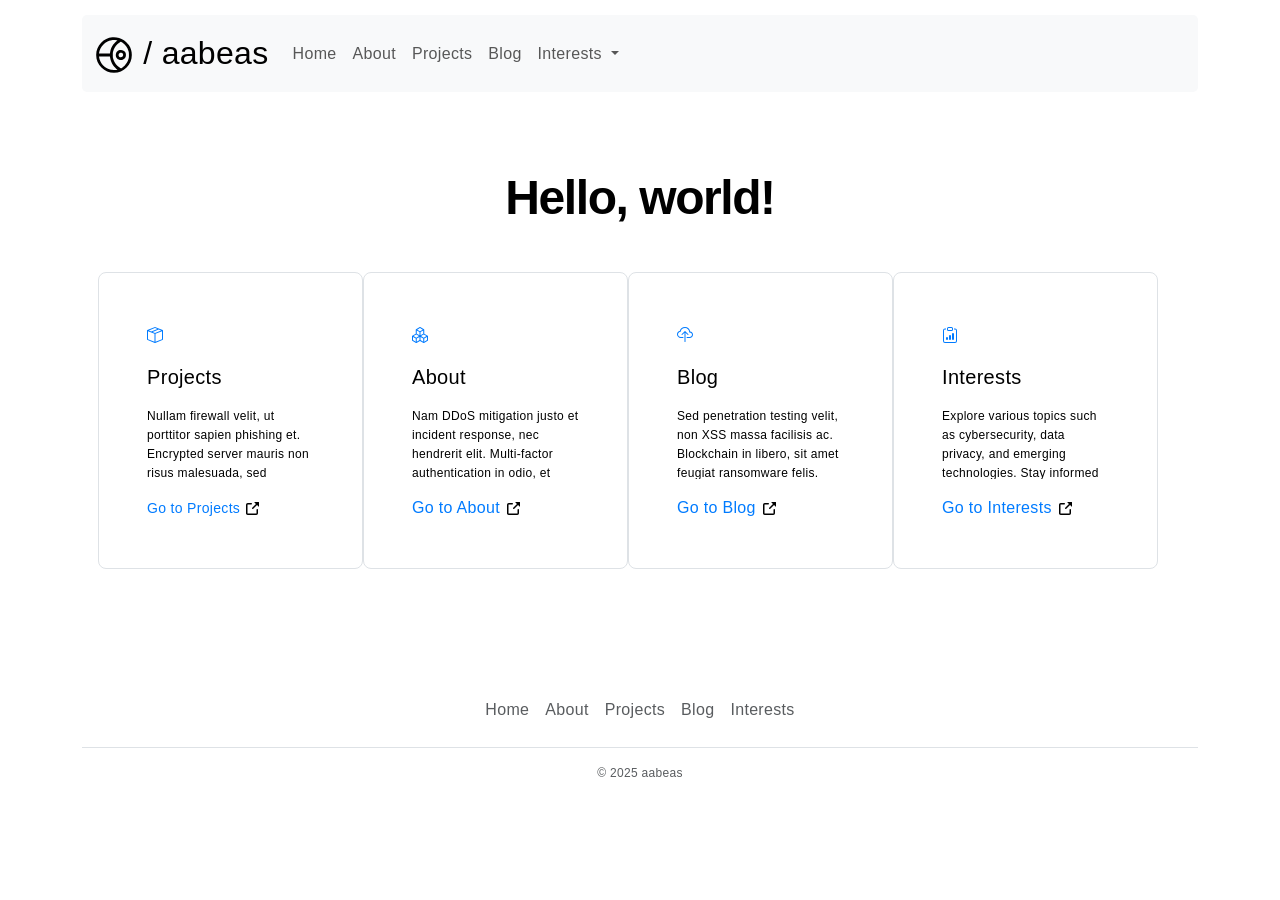
==== commit 2679a727: "Update links to about page" ====
--- a/index.html
+++ b/index.html
@@ -86,8 +86,8 @@
               >
                 <a
                   class="icon-link width-auto d-block mb-3"
-                  alt="Projects"
-                  href="#"
+                  alt="About"
+                  href="about.html"
                 >
                   <svg
                     xmlns="http://www.w3.org/2000/svg"
@@ -114,9 +114,9 @@
                 </div>
                 <div class="mt-7">
                   <a
-                    href="#"
-                    class="text-semi-bold no-text-decoration"
-                    aria-label="Go to Projects"
+                    href="about.html"
+                    class="text-semi-bold no-text-decoration"
+                    aria-label="Go to About"
                   >
                     Go to About
                     <svg
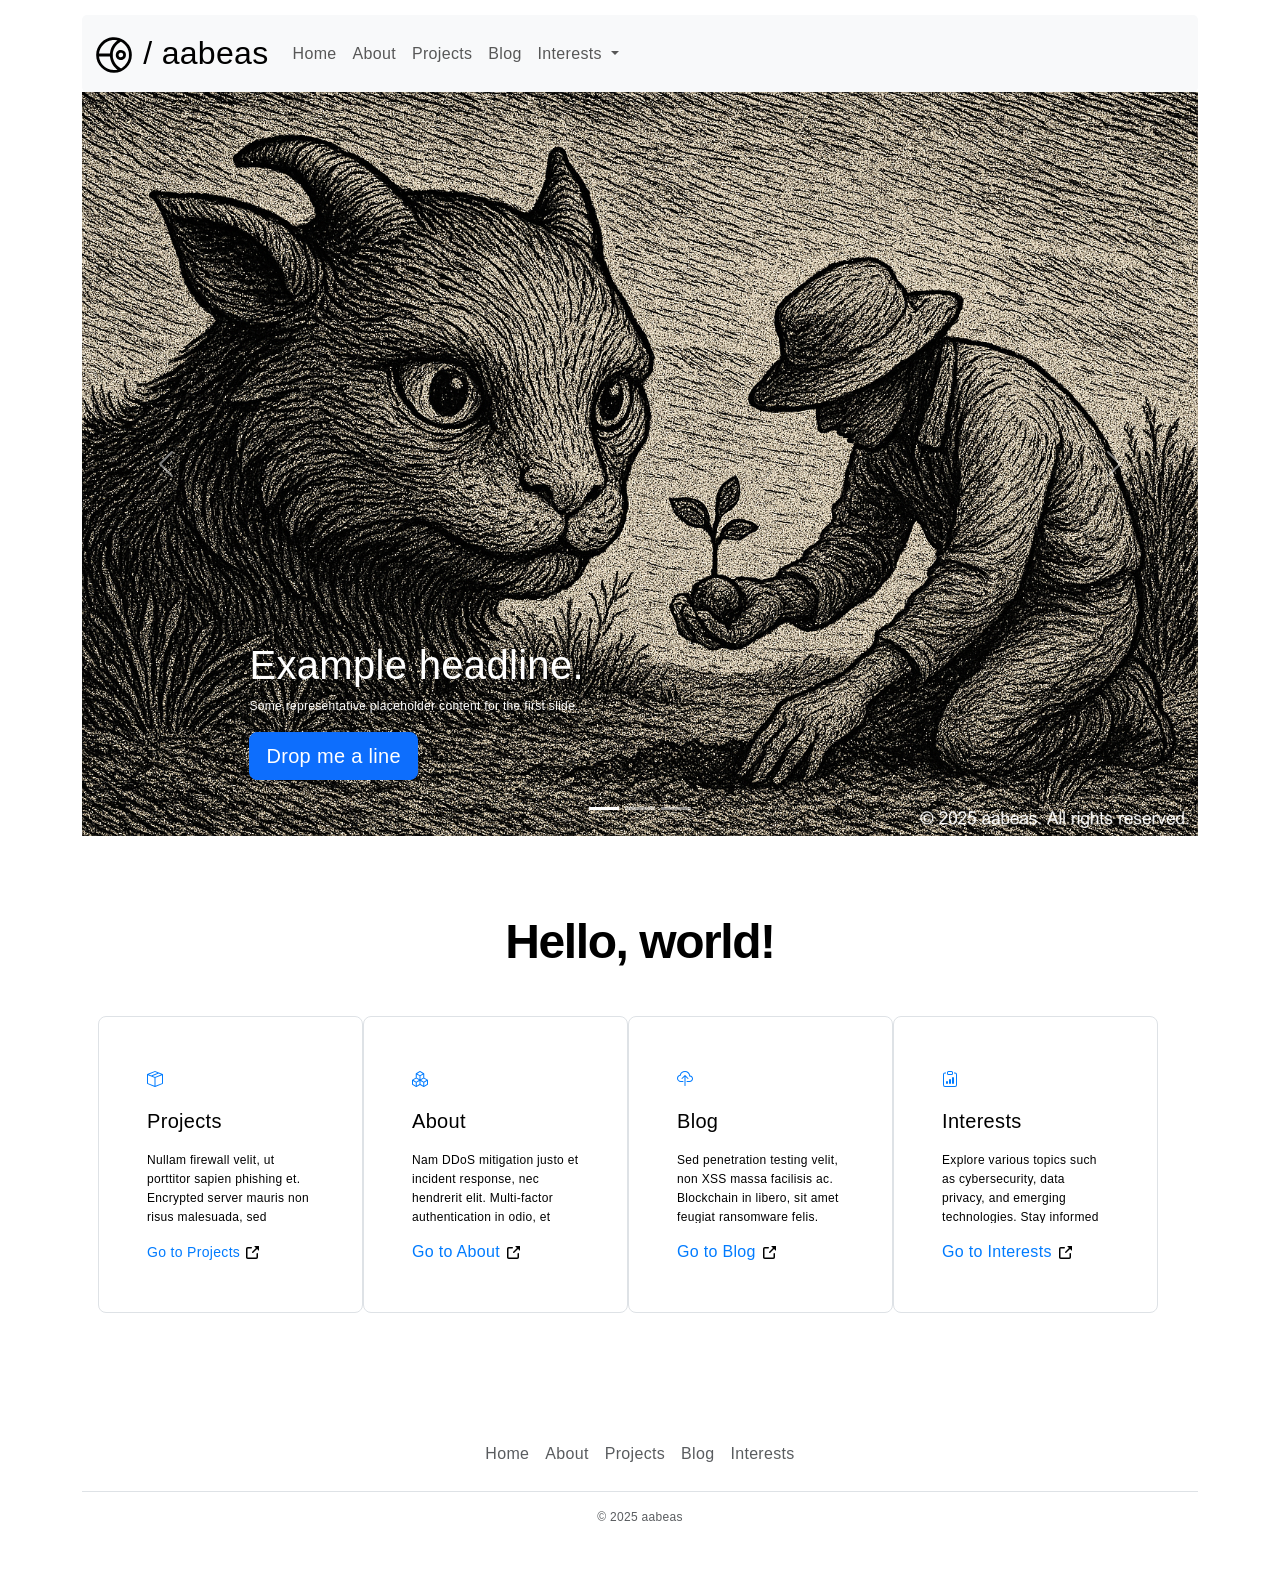
==== commit 74798a36: "Added carousel feature and related images" ====
--- a/index.html
+++ b/index.html
@@ -21,6 +21,7 @@
     </div>
     <main>
       <div class="container">
+        <div id="carousel"></div>
         <section class="container-xl py-7 py-md-9 mx-auto p-responsive-home">
           <h2 class="h3-dgn mb-2 mb-md-4 text-center">Hello, world!</h2>
           <div class="d-flex flex-wrap ml-md-n4">
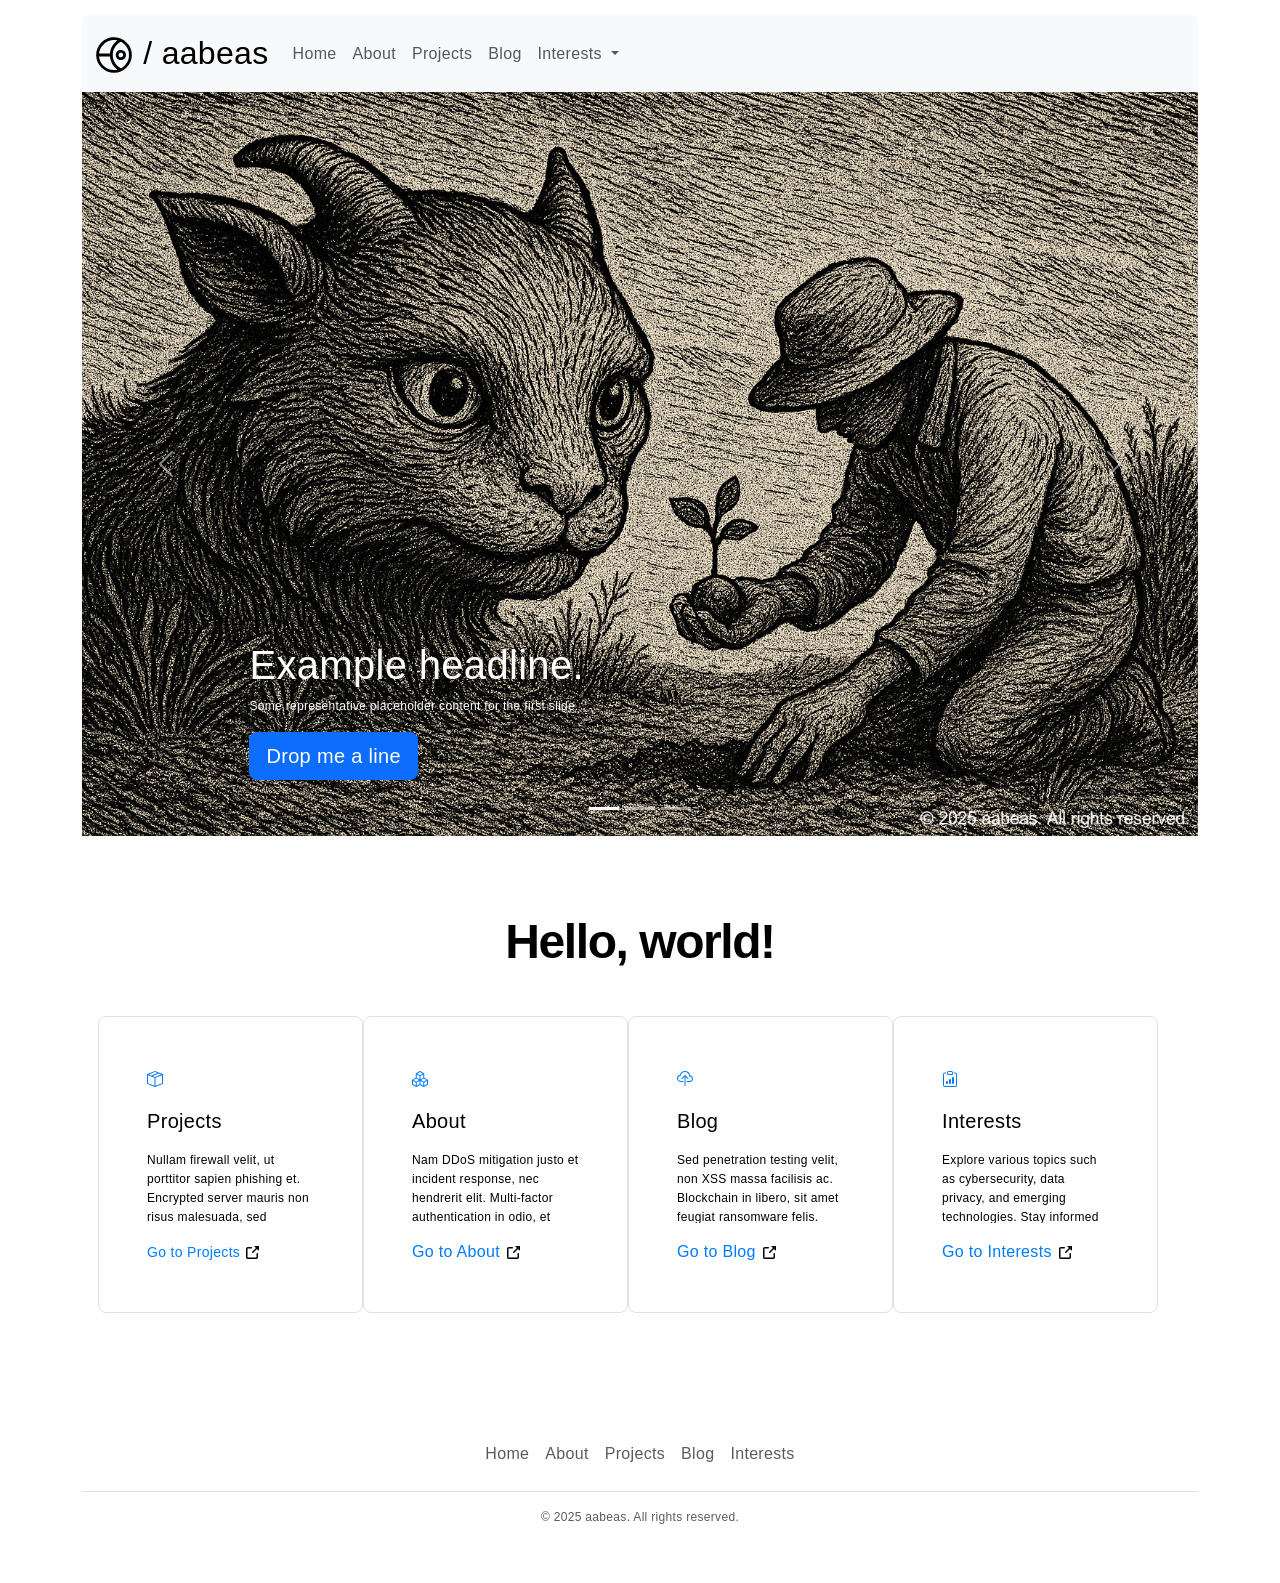
==== commit ecf541b5: "Add favicon to head on pages" ====
--- a/index.html
+++ b/index.html
@@ -12,6 +12,25 @@
     />
     <script src="/javascript/partials-loader.js"></script>
     <link rel="stylesheet" href="assets/css/custom.css" />
+    <link rel="icon" href="/favicon.ico" type="image/x-icon" />
+    <link
+      rel="apple-touch-icon"
+      sizes="180x180"
+      href="assets/brand/apple-touch-icon.png"
+    />
+    <link
+      rel="icon"
+      type="image/png"
+      sizes="32x32"
+      href="assets/brand/favicon-32x32.png"
+    />
+    <link
+      rel="icon"
+      type="image/png"
+      sizes="16x16"
+      href="assets/brand/favicon-16x16.png"
+    />
+    <link rel="manifest" href="/site.webmanifest" />
   </head>
   <body>
     <div
--- a/assets/css/custom.css
+++ b/assets/css/custom.css
@@ -106,4 +106,36 @@
         letter-spacing: -0.03em;
         line-height: 52px;
     }
+}
+
+/* Blog Styles */
+.card:hover {
+    box-shadow: 0 4px 8px rgba(0, 0, 0, 0.2);
+    transform: translateY(-5px);
+    transition: all 0.3s ease;
+}
+.blog-list {
+    display: grid;
+    grid-template-columns: repeat(auto-fit, minmax(300px, 1fr));
+    gap: 1rem;
+}
+
+.blog-card {
+    border: 1px solid #ddd;
+    border-radius: 5px;
+    padding: 1rem;
+    background-color: #f9f9f9;
+}
+
+.blog-card h2 {
+    margin-top: 0;
+}
+
+.blog-card a {
+    text-decoration: none;
+    color: #007bff;
+}
+
+.blog-card a:hover {
+    text-decoration: underline;
 }
